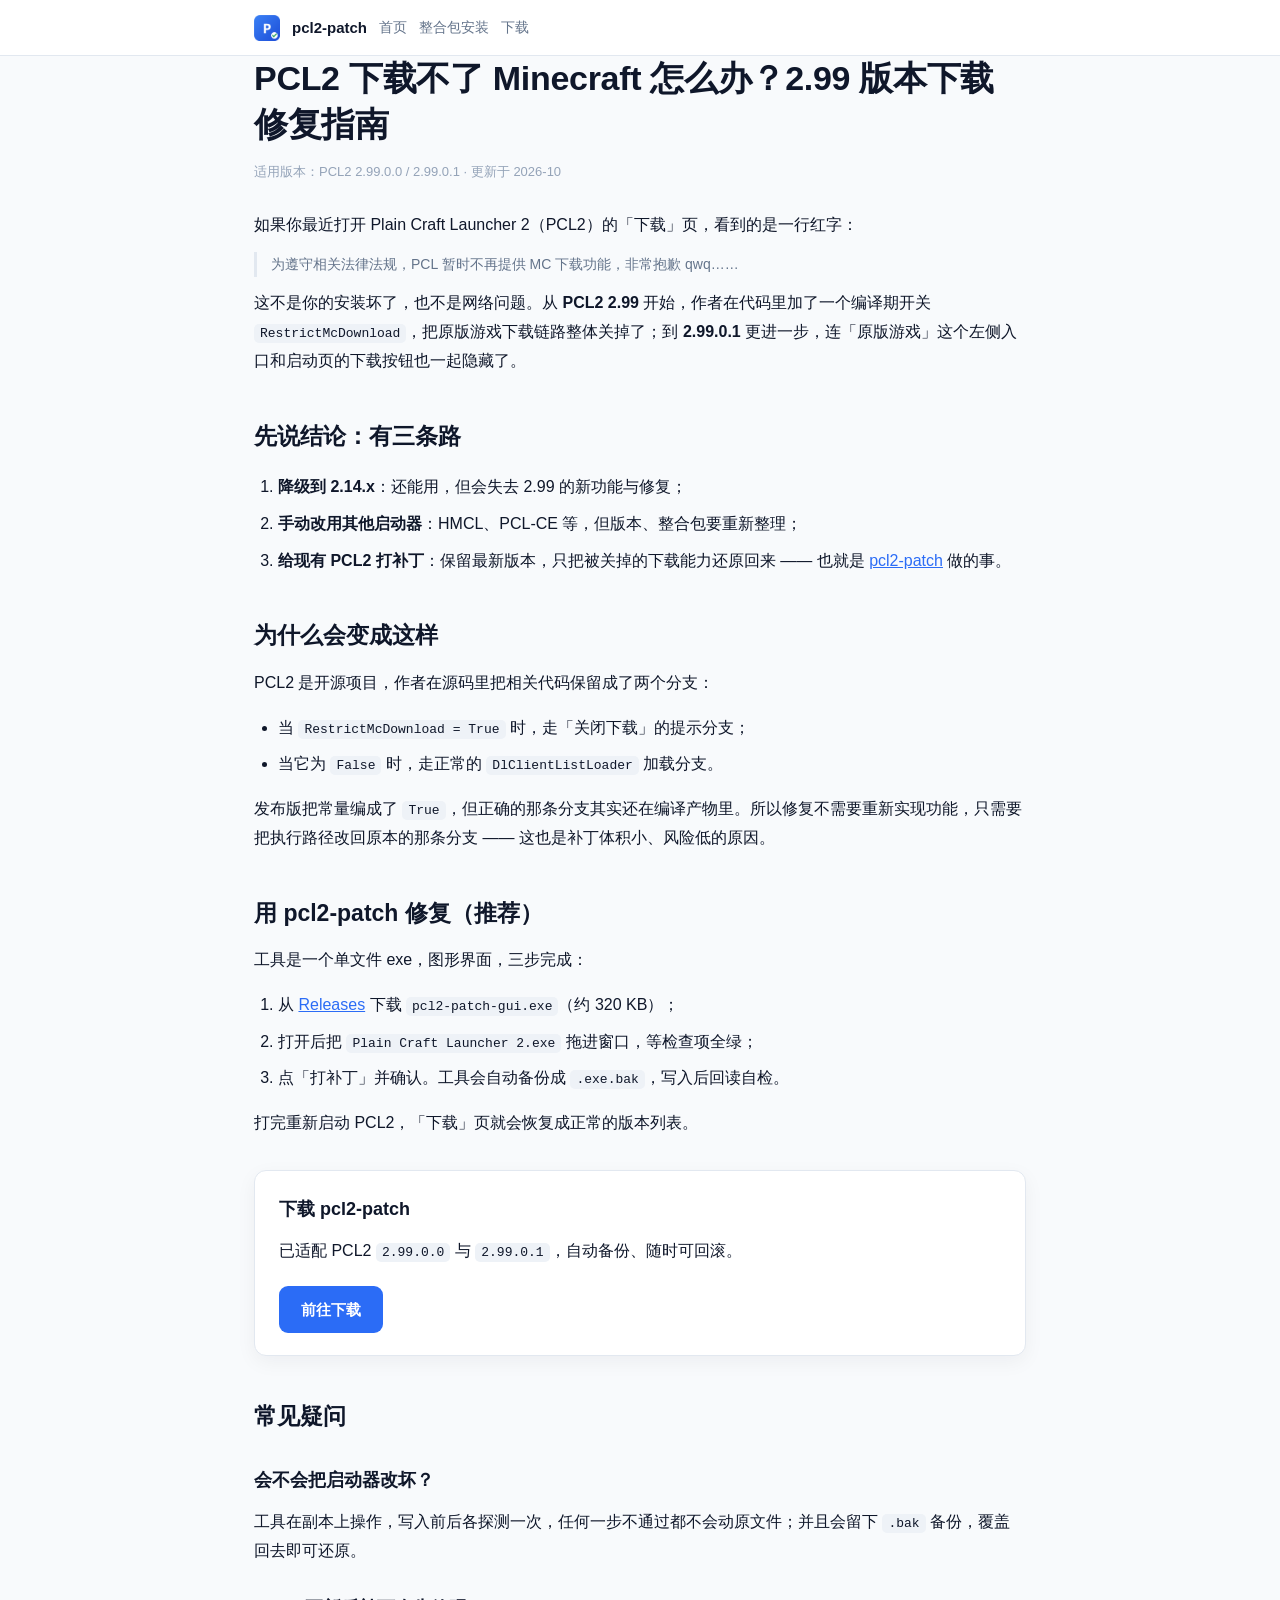
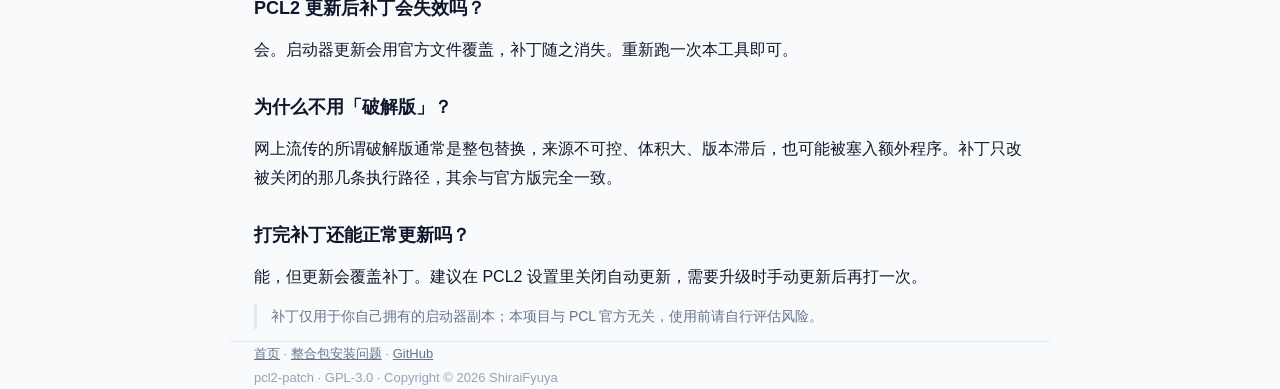
==== docs/fix.html @ 2b705ed8 "docs: 增加「下载不了」「整合包安装失败」两个专题页，补 sitemap 与站内互链" ====
<!DOCTYPE html>
<html lang="zh-CN">
<head>
<meta charset="utf-8" />
<meta name="viewport" content="width=device-width, initial-scale=1" />
<title>PCL2 下载不了 Minecraft 怎么办？2.99 版本下载修复完整指南</title>
<meta name="description" content="PCL2 2.99 打开下载页只看到「为遵守相关法律法规，PCL 暂时不再提供 MC 下载功能」？本文说明原因、给出可用的修复方法，并附图形化补丁工具下载。" />
<meta name="keywords" content="PCL2下载不了, PCL2下载修复, PCL2 2.99 下载, PCL2没有下载功能, PCL2下载页, Minecraft启动器" />
<link rel="icon" href="logo.png" />
<link rel="stylesheet" href="style.css" />
<link rel="canonical" href="https://shiraifyuya.github.io/pcl2-patch/fix.html" />
</head>
<body>

<nav class="top">
  <div class="wrap">
    <img src="logo.png" alt="" />
    <a class="brand" href="index.html">pcl2-patch</a>
    <a href="index.html">首页</a>
    <a href="modpack.html">整合包安装</a>
    <a href="https://github.com/ShiraiFyuya/pcl2-patch/releases/latest">下载</a>
  </div>
</nav>

<article class="wrap">
  <h1>PCL2 下载不了 Minecraft 怎么办？2.99 版本下载修复指南</h1>
  <p class="meta">适用版本：PCL2 2.99.0.0 / 2.99.0.1 · 更新于 2026-10</p>

  <p>如果你最近打开 Plain Craft Launcher 2（PCL2）的「下载」页，看到的是一行红字：</p>
  <p class="note">为遵守相关法律法规，PCL 暂时不再提供 MC 下载功能，非常抱歉 qwq……</p>
  <p>这不是你的安装坏了，也不是网络问题。从 <strong>PCL2 2.99</strong> 开始，作者在代码里加了一个编译期开关 <code>RestrictMcDownload</code>，把原版游戏下载链路整体关掉了；到 <strong>2.99.0.1</strong> 更进一步，连「原版游戏」这个左侧入口和启动页的下载按钮也一起隐藏了。</p>

  <h2>先说结论：有三条路</h2>
  <ol>
    <li><strong>降级到 2.14.x</strong>：还能用，但会失去 2.99 的新功能与修复；</li>
    <li><strong>手动改用其他启动器</strong>：HMCL、PCL-CE 等，但版本、整合包要重新整理；</li>
    <li><strong>给现有 PCL2 打补丁</strong>：保留最新版本，只把被关掉的下载能力还原回来 —— 也就是 <a href="index.html">pcl2-patch</a> 做的事。</li>
  </ol>

  <h2>为什么会变成这样</h2>
  <p>PCL2 是开源项目，作者在源码里把相关代码保留成了两个分支：</p>
  <ul>
    <li>当 <code>RestrictMcDownload = True</code> 时，走「关闭下载」的提示分支；</li>
    <li>当它为 <code>False</code> 时，走正常的 <code>DlClientListLoader</code> 加载分支。</li>
  </ul>
  <p>发布版把常量编成了 <code>True</code>，但正确的那条分支其实还在编译产物里。所以修复不需要重新实现功能，只需要把执行路径改回原本的那条分支 —— 这也是补丁体积小、风险低的原因。</p>

  <h2>用 pcl2-patch 修复（推荐）</h2>
  <p>工具是一个单文件 exe，图形界面，三步完成：</p>
  <ol>
    <li>从 <a href="https://github.com/ShiraiFyuya/pcl2-patch/releases/latest">Releases</a> 下载 <code>pcl2-patch-gui.exe</code>（约 320 KB）；</li>
    <li>打开后把 <code>Plain Craft Launcher 2.exe</code> 拖进窗口，等检查项全绿；</li>
    <li>点「打补丁」并确认。工具会自动备份成 <code>.exe.bak</code>，写入后回读自检。</li>
  </ol>
  <p>打完重新启动 PCL2，「下载」页就会恢复成正常的版本列表。</p>

  <div class="cta">
    <h3>下载 pcl2-patch</h3>
    <p>已适配 PCL2 <code>2.99.0.0</code> 与 <code>2.99.0.1</code>，自动备份、随时可回滚。</p>
    <a class="btn" href="https://github.com/ShiraiFyuya/pcl2-patch/releases/latest">前往下载</a>
  </div>

  <h2>常见疑问</h2>
  <h3>会不会把启动器改坏？</h3>
  <p>工具在副本上操作，写入前后各探测一次，任何一步不通过都不会动原文件；并且会留下 <code>.bak</code> 备份，覆盖回去即可还原。</p>

  <h3>PCL2 更新后补丁会失效吗？</h3>
  <p>会。启动器更新会用官方文件覆盖，补丁随之消失。重新跑一次本工具即可。</p>

  <h3>为什么不用「破解版」？</h3>
  <p>网上流传的所谓破解版通常是整包替换，来源不可控、体积大、版本滞后，也可能被塞入额外程序。补丁只改被关闭的那几条执行路径，其余与官方版完全一致。</p>

  <h3>打完补丁还能正常更新吗？</h3>
  <p>能，但更新会覆盖补丁。建议在 PCL2 设置里关闭自动更新，需要升级时手动更新后再打一次。</p>

  <p class="note">补丁仅用于你自己拥有的启动器副本；本项目与 PCL 官方无关，使用前请自行评估风险。</p>
</article>

<footer class="wrap">
  <a href="index.html">首页</a> · <a href="modpack.html">整合包安装问题</a> ·
  <a href="https://github.com/ShiraiFyuya/pcl2-patch">GitHub</a><br />
  pcl2-patch · GPL-3.0 · Copyright © 2026 ShiraiFyuya
</footer>

</body>
</html>
---- docs/style.css ----
:root {
  --blue: #2b6cf6;
  --ink: #0f172a;
  --muted: #64748b;
  --line: #e2e8f0;
  --bg: #f8fafc;
}
* { box-sizing: border-box; }
body {
  margin: 0;
  font-family: -apple-system, BlinkMacSystemFont, "Segoe UI", "Microsoft YaHei UI", "PingFang SC", sans-serif;
  color: var(--ink);
  background: var(--bg);
  line-height: 1.8;
  -webkit-font-smoothing: antialiased;
}
.wrap { max-width: 820px; margin: 0 auto; padding: 0 24px; }
nav.top { border-bottom: 1px solid var(--line); background: #fff; }
nav.top .wrap { display: flex; align-items: center; gap: 12px; padding: 14px 24px; }
nav.top img { width: 26px; height: 26px; }
nav.top a { color: var(--muted); text-decoration: none; font-size: 14px; }
nav.top a:hover { color: var(--blue); }
nav.top .brand { color: var(--ink); font-weight: 700; font-size: 15px; }
article { padding: 40px 0 60px; }
h1 { font-size: 34px; line-height: 1.35; margin: 0 0 12px; letter-spacing: -0.3px; }
.meta { color: #94a3b8; font-size: 13px; margin-bottom: 28px; }
h2 { font-size: 23px; margin: 40px 0 12px; }
h3 { font-size: 18px; margin: 26px 0 8px; }
p { margin: 12px 0; }
ul, ol { padding-left: 24px; }
li { margin: 8px 0; }
code { background: #eef2f7; padding: 2px 6px; border-radius: 5px; font-size: 13px; }
a { color: var(--blue); }
.cta {
  margin: 32px 0; padding: 22px 24px; border-radius: 12px; background: #fff;
  border: 1px solid var(--line); box-shadow: 0 6px 20px rgba(15,23,42,.05);
}
.cta h3 { margin: 0 0 8px; }
.btn {
  display: inline-block; margin-top: 8px; padding: 10px 22px; border-radius: 9px;
  background: var(--blue); color: #fff; text-decoration: none; font-weight: 600; font-size: 15px;
}
.btn:hover { background: #1d4ed8; }
.note { color: var(--muted); font-size: 14px; border-left: 3px solid var(--line); padding-left: 14px; }
footer { border-top: 1px solid var(--line); color: #94a3b8; font-size: 13px; padding: 28px 0 50px; }
footer a { color: var(--muted); }
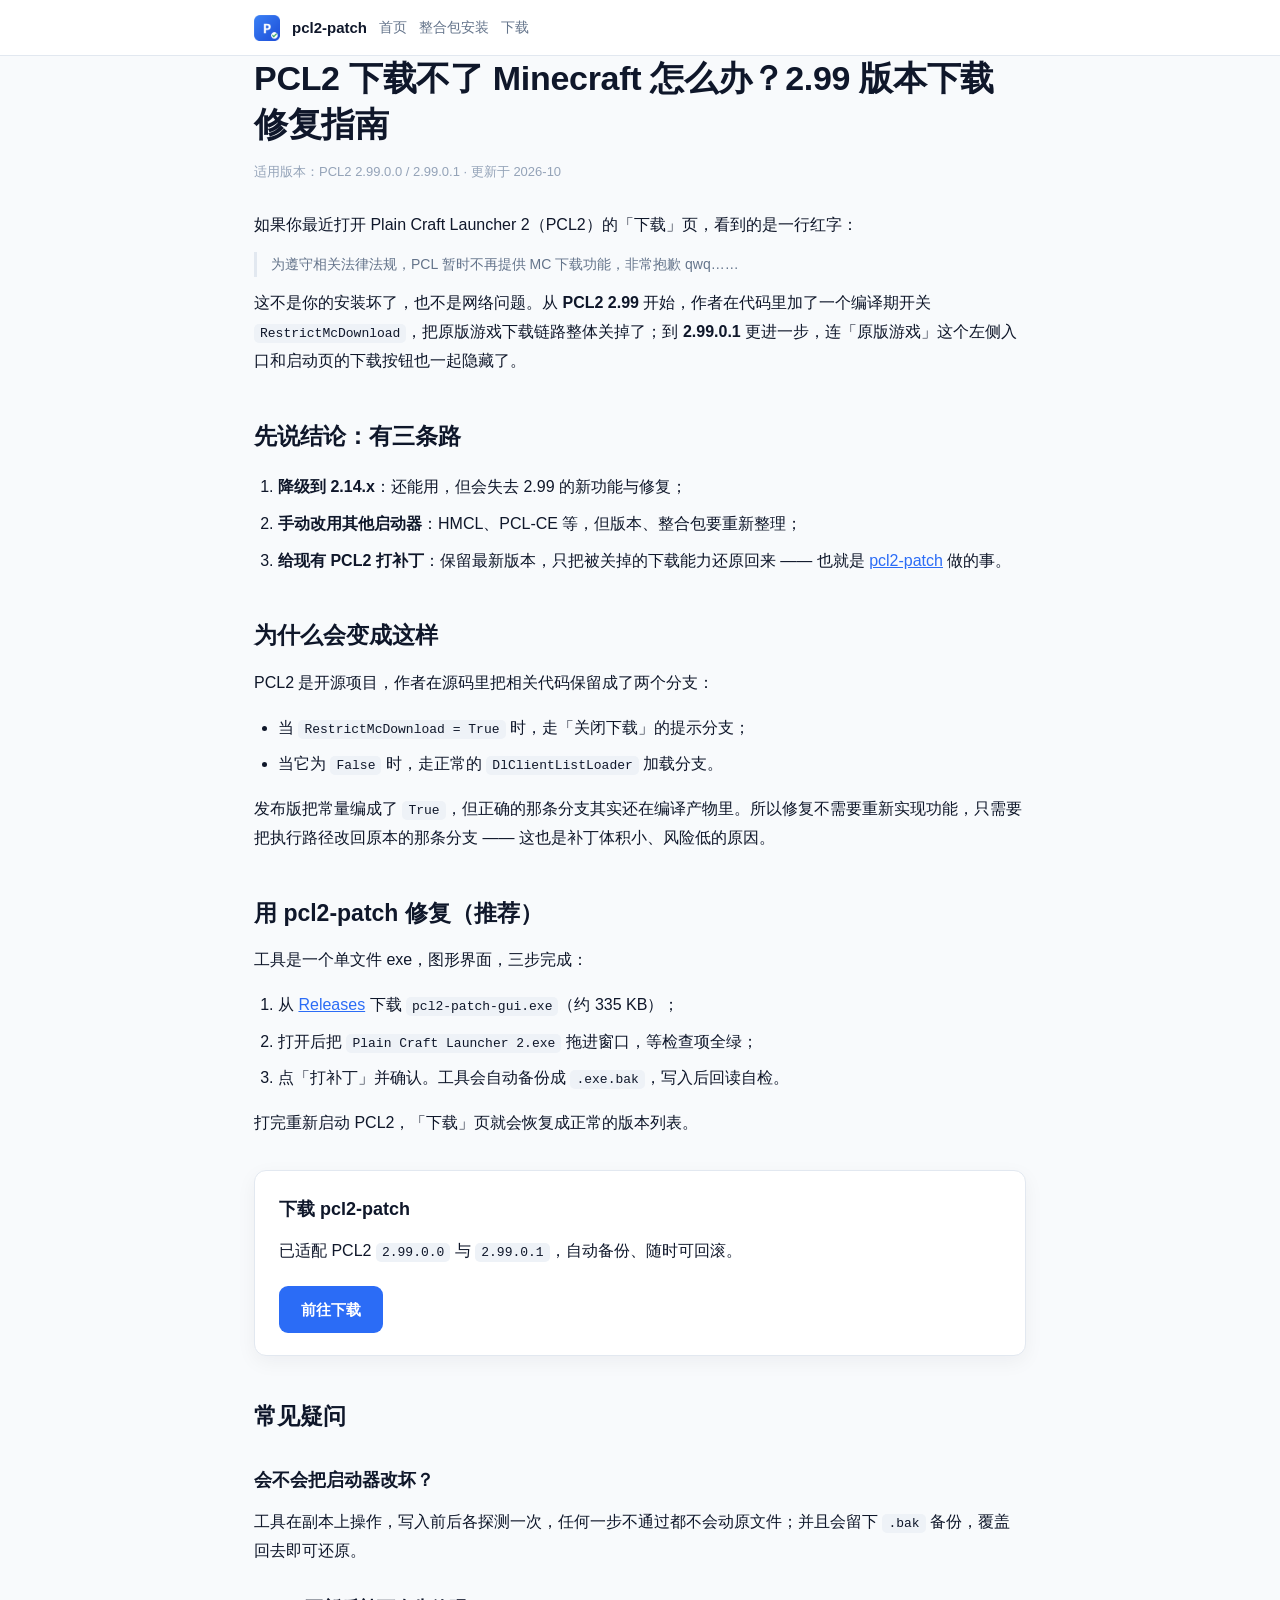
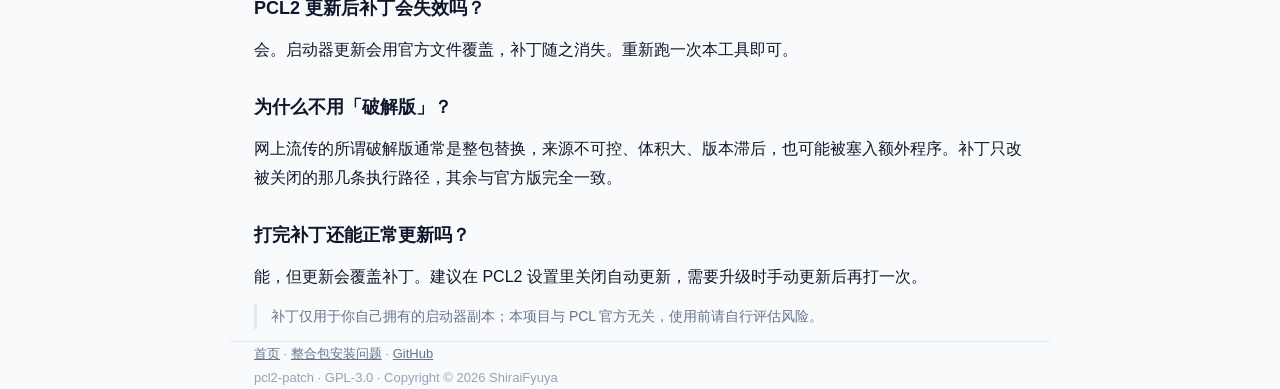
==== commit 8012ad7e: "docs: 更新落地页（PCL-CE 支持、四步向导、体积）" ====
--- a/docs/fix.html
+++ b/docs/fix.html
@@ -48,7 +48,7 @@
   <h2>用 pcl2-patch 修复（推荐）</h2>
   <p>工具是一个单文件 exe，图形界面，三步完成：</p>
   <ol>
-    <li>从 <a href="https://github.com/ShiraiFyuya/pcl2-patch/releases/latest">Releases</a> 下载 <code>pcl2-patch-gui.exe</code>（约 320 KB）；</li>
+    <li>从 <a href="https://github.com/ShiraiFyuya/pcl2-patch/releases/latest">Releases</a> 下载 <code>pcl2-patch-gui.exe</code>（约 335 KB）；</li>
     <li>打开后把 <code>Plain Craft Launcher 2.exe</code> 拖进窗口，等检查项全绿；</li>
     <li>点「打补丁」并确认。工具会自动备份成 <code>.exe.bak</code>，写入后回读自检。</li>
   </ol>
